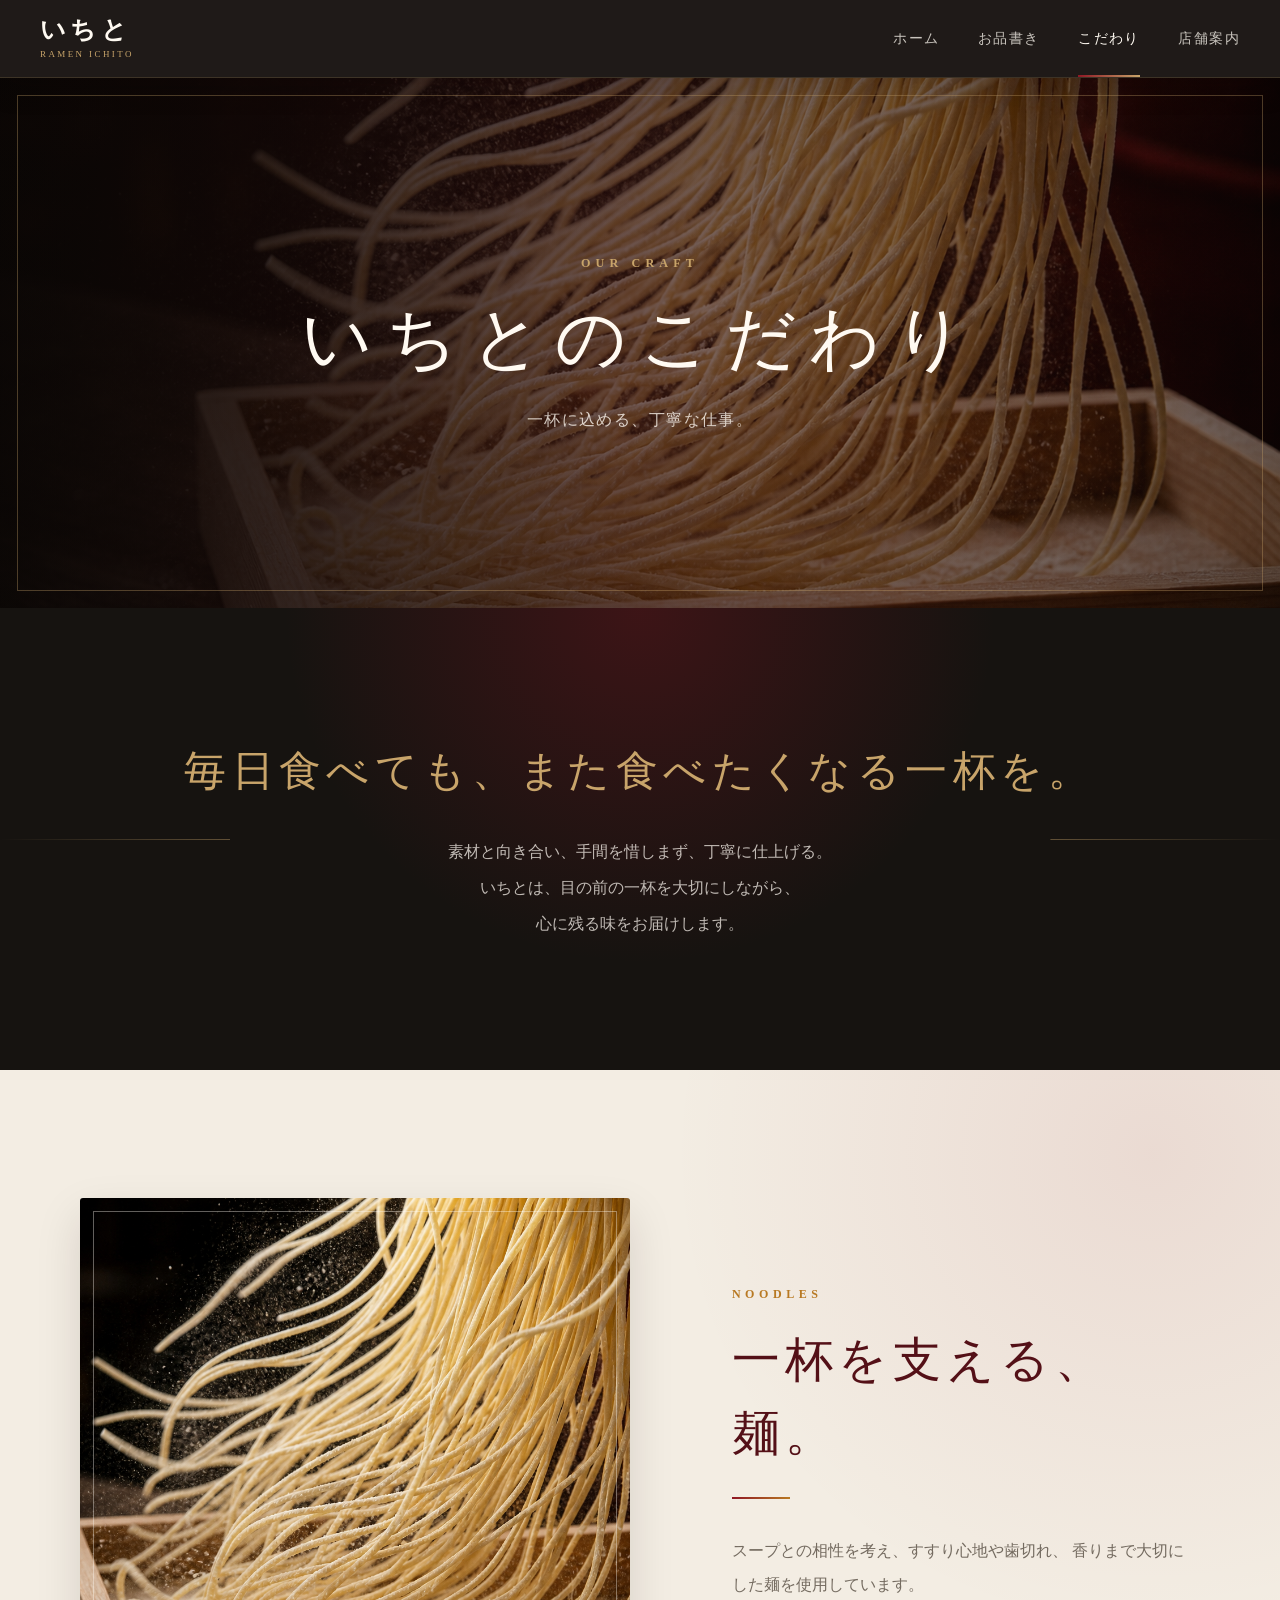
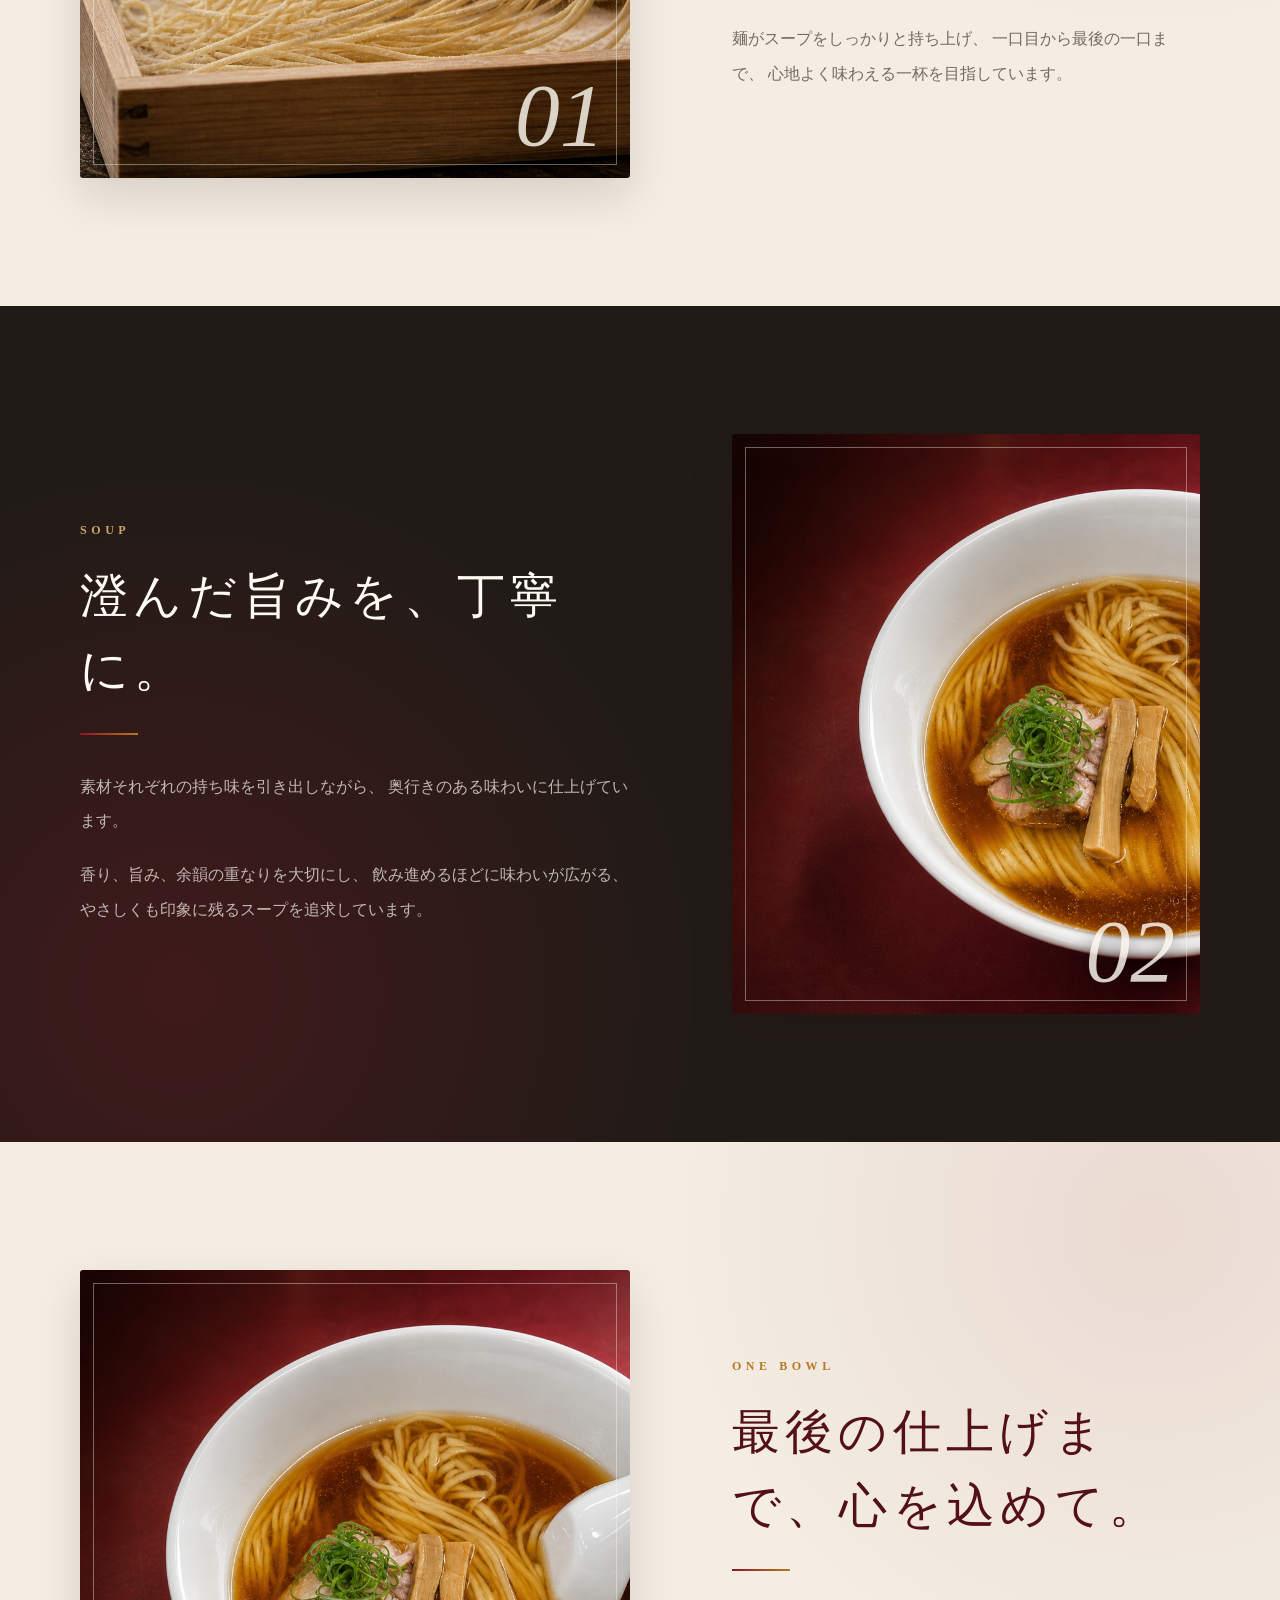
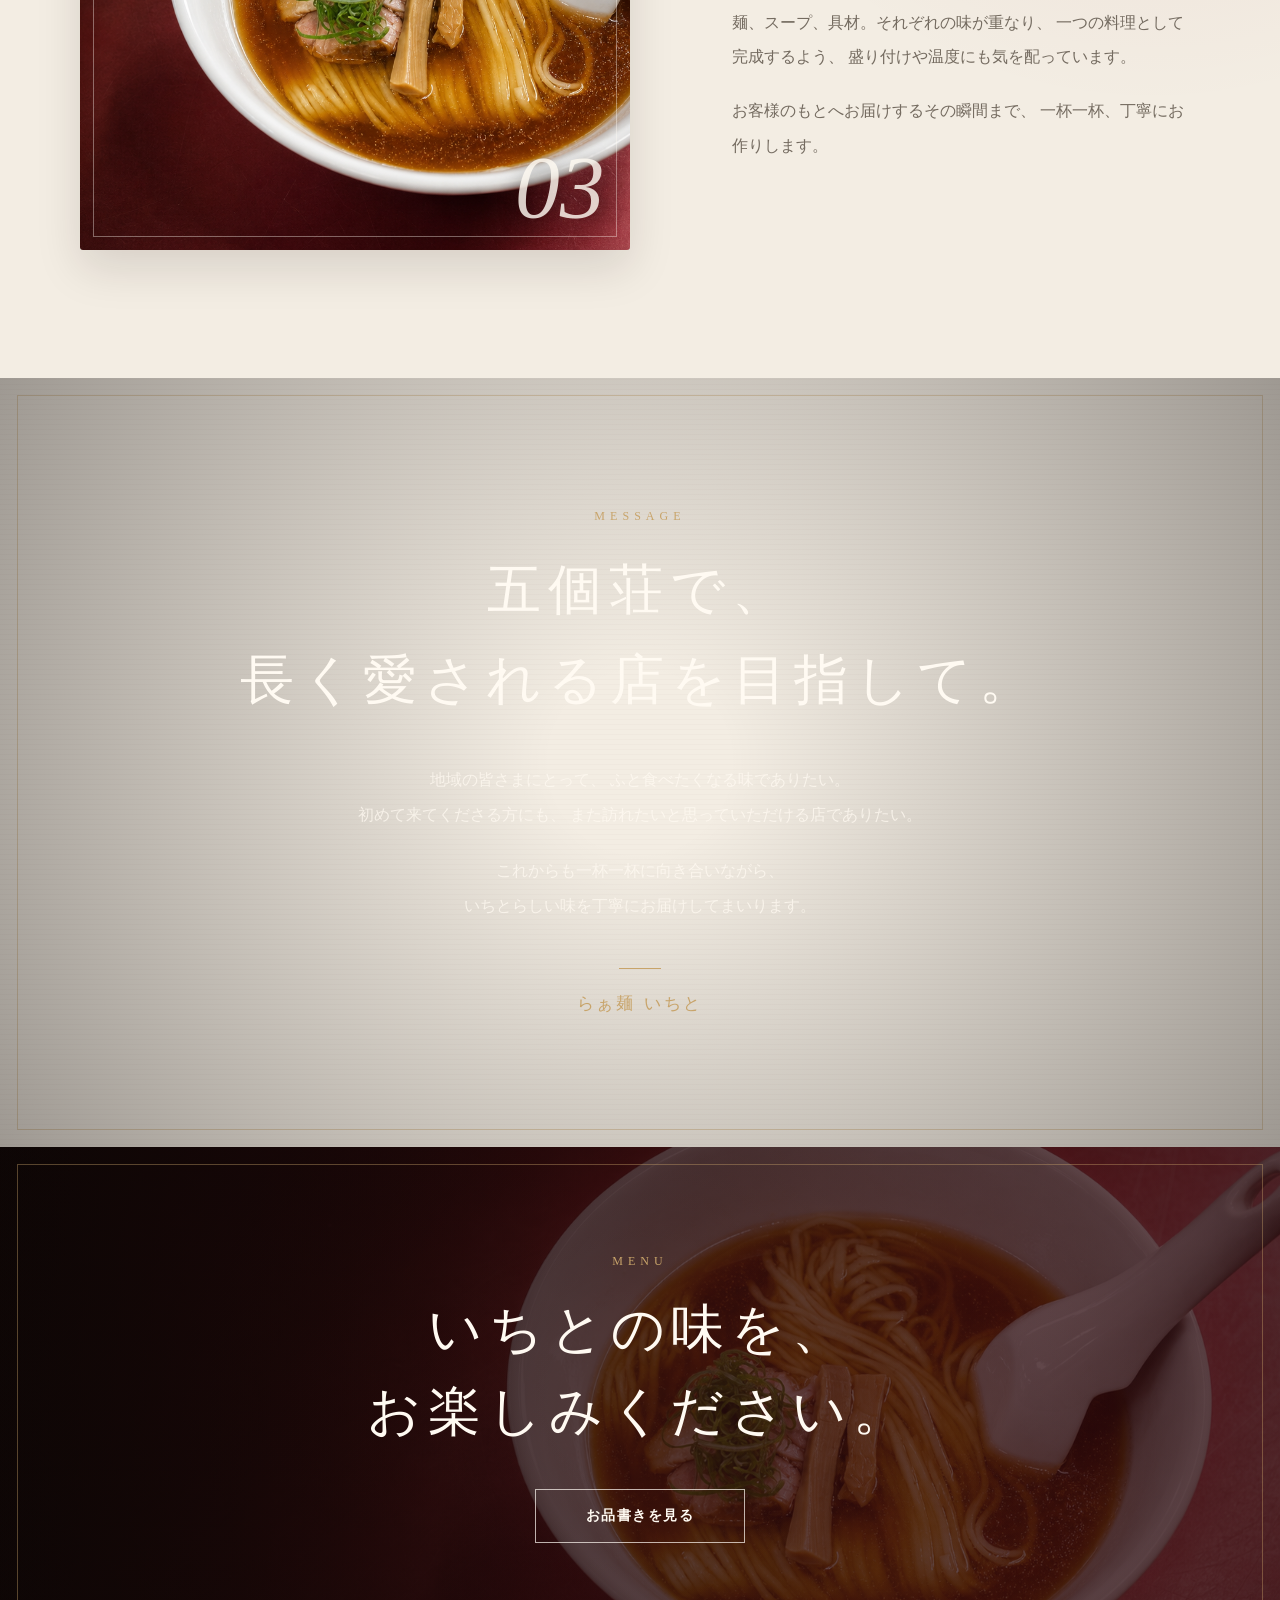
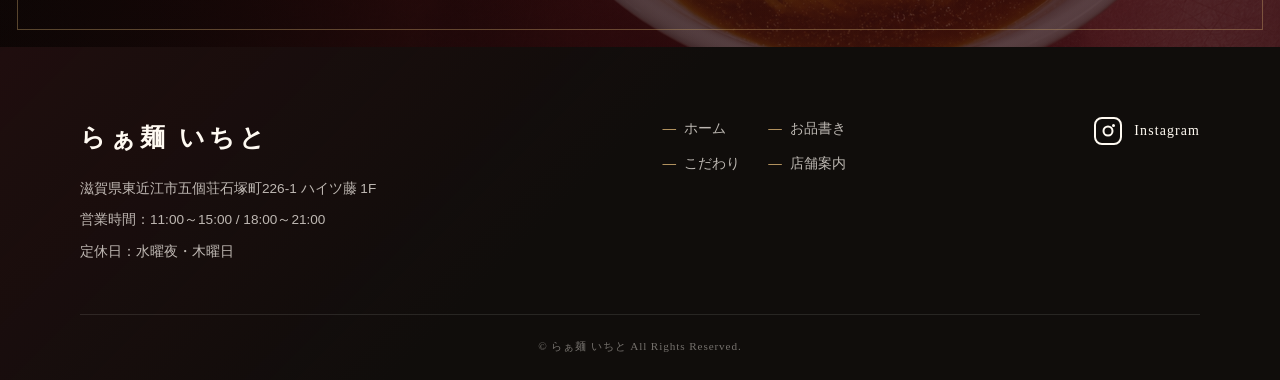
==== ichito-site/commitment.html @ e16f7385 "commit" ====
<!DOCTYPE html>
<html lang="ja">
<head>
<meta charset="UTF-8">

<meta
    name="viewport"
    content="width=device-width, initial-scale=1.0"
>

<meta
    name="description"
    content="滋賀県東近江市五個荘にある、らぁ麺いちとの麺・スープ・一杯へのこだわりをご紹介します。"
>

<title>いちとのこだわり｜らぁ麺 いちと</title>

<link rel="stylesheet" href="css/common.css">
<link rel="stylesheet" href="css/commitment.css">

<script src="js/main.js" defer></script>
</head>

<body>

<!-- ヘッダー -->
<header class="header">
    <div class="header-inner">

    <a href="index.html" class="logo">
        <span class="logo-main">いちと</span>
        <span class="logo-sub">RAMEN ICHITO</span>
    </a>

    <nav
        class="navigation"
        id="global-navigation"
        aria-label="メインメニュー"
    >
        <a href="index.html">ホーム</a>
        <a href="menu.html">お品書き</a>
        <a href="commitment.html" class="current">こだわり</a>
        <a href="shop.html">店舗案内</a>
    </nav>

    <button
        class="menu-toggle"
        type="button"
        aria-label="メニューを開く"
        aria-controls="global-navigation"
        aria-expanded="false"
    >
        <span class="menu-toggle-lines"></span>
    </button>

    </div>
</header>

<div class="menu-overlay" aria-hidden="true"></div>

<main>

    <!-- ページタイトル -->
    <section class="page-header commitment-header">
    <div class="page-header-content">

        <p class="page-header-en">OUR CRAFT</p>

        <h1>いちとのこだわり</h1>

        <p>
        一杯に込める、丁寧な仕事。
        </p>

    </div>
    </section>

    <!-- はじめの文章 -->
    <section class="section commitment-introduction">
    <div class="inner">

        <p class="commitment-lead">
        毎日食べても、また食べたくなる一杯を。
        </p>

        <p class="commitment-description">
        素材と向き合い、手間を惜しまず、丁寧に仕上げる。<br>
        いちとは、目の前の一杯を大切にしながら、<br>
        心に残る味をお届けします。
        </p>

    </div>
    </section>

    <!-- 麺へのこだわり -->
    <section class="section commitment-section">
    <div class="inner">

        <div class="commitment-row">

        <div class="commitment-image">
            <img
            src="images/noodles-dynamic.png"
            alt="丁寧に作られた麺"
            >

            <span class="commitment-number">
            01
            </span>
        </div>

        <div class="commitment-text">

            <p class="commitment-label">
            NOODLES
            </p>

            <h2>
            一杯を支える、麺。
            </h2>

            <p>
            スープとの相性を考え、すすり心地や歯切れ、
            香りまで大切にした麺を使用しています。
            </p>

            <p>
            麺がスープをしっかりと持ち上げ、
            一口目から最後の一口まで、
            心地よく味わえる一杯を目指しています。
            </p>

        </div>

        </div>

    </div>
    </section>

    <!-- スープへのこだわり -->
    <section class="section commitment-section commitment-section-dark">
    <div class="inner">

        <div class="commitment-row commitment-row-reverse">

        <div class="commitment-image">
            <img
            src="images/ramen-hero.png"
            alt="いちとのらぁ麺"
            >

            <span class="commitment-number">
            02
            </span>
        </div>

        <div class="commitment-text">

            <p class="commitment-label">
            SOUP
            </p>

            <h2>
            澄んだ旨みを、丁寧に。
            </h2>

            <p>
            素材それぞれの持ち味を引き出しながら、
            奥行きのある味わいに仕上げています。
            </p>

            <p>
            香り、旨み、余韻の重なりを大切にし、
            飲み進めるほどに味わいが広がる、
            やさしくも印象に残るスープを追求しています。
            </p>

        </div>

        </div>

    </div>
    </section>

    <!-- 一杯へのこだわり -->
    <section class="section commitment-section">
    <div class="inner">

        <div class="commitment-row">

        <div class="commitment-image commitment-image-detail">
            <img
            src="images/ramen-hero.png"
            alt="丁寧に仕上げられたらぁ麺"
            >

            <span class="commitment-number">
            03
            </span>
        </div>

        <div class="commitment-text">

            <p class="commitment-label">
            ONE BOWL
            </p>

            <h2>
            最後の仕上げまで、心を込めて。
            </h2>

            <p>
            麺、スープ、具材。それぞれの味が重なり、
            一つの料理として完成するよう、
            盛り付けや温度にも気を配っています。
            </p>

            <p>
            お客様のもとへお届けするその瞬間まで、
            一杯一杯、丁寧にお作りします。
            </p>

        </div>

        </div>

    </div>
    </section>

    <!-- お店の想い -->
    <section class="section owner-message">
    <div class="inner owner-message-inner">

        <p class="owner-message-label">
        MESSAGE
        </p>

        <h2>
        五個荘で、<br>
        長く愛される店を目指して。
        </h2>

        <p>
        地域の皆さまにとって、
        ふと食べたくなる味でありたい。<br>
        初めて来てくださる方にも、
        また訪れたいと思っていただける店でありたい。
        </p>

        <p>
        これからも一杯一杯に向き合いながら、<br>
        いちとらしい味を丁寧にお届けしてまいります。
        </p>

        <p class="owner-sign">
        らぁ麺 いちと
        </p>

    </div>
    </section>

    <!-- お品書きへのリンク -->
    <section class="commitment-bottom">
    <div class="commitment-bottom-content">

        <p class="commitment-bottom-en">
        MENU
        </p>

        <h2>
        いちとの味を、<br>
        お楽しみください。
        </h2>

        <a href="menu.html" class="button button-light">
        お品書きを見る
        </a>

    </div>
    </section>

</main>

<!-- フッター -->
<footer class="footer">
    <div class="footer-inner">

    <div class="footer-shop">

        <p class="footer-logo">
        らぁ麺 いちと
        </p>

        <p>
        滋賀県東近江市五個荘石塚町226-1
        ハイツ藤 1F
        </p>

        <p>
        営業時間：11:00～15:00 / 18:00～21:00
        </p>

        <p>
        定休日：水曜夜・木曜日
        </p>

    </div>

    <div class="footer-links">
        <a href="index.html">ホーム</a>
        <a href="menu.html">お品書き</a>
        <a href="commitment.html">こだわり</a>
        <a href="shop.html">店舗案内</a>
    </div>

    <a
        class="instagram-link"
        href="https://www.instagram.com/ramen_ichito/"
        target="_blank"
        rel="noopener noreferrer"
        aria-label="らぁ麺いちとのInstagramを見る"
    >
        <span class="instagram-icon" aria-hidden="true">
        <span class="instagram-circle"></span>
        <span class="instagram-dot"></span>
        </span>

        <span>Instagram</span>
    </a>

    </div>

    <p class="copyright">
    &copy; らぁ麺 いちと All Rights Reserved.
    </p>
</footer>

</body>
</html>
---- ichito-site/css/common.css ----
/* ========================================
common.css
全ページ共通
======================================== */

:root {
--paper: #f3ede3;
--white: #fffaf2;
--black: #161310;
--black-soft: #211b17;
--gray: #746b60;
--red: #8f1724;
--red-dark: #541017;
--amber: #b87922;
--gold: #c8a46a;
--line: rgba(84, 16, 23, 0.16);
--header-height: 78px;
--shadow: 0 18px 45px rgba(32, 17, 12, 0.13);
--transition: 0.3s ease;
}

/* リセット */
* {
box-sizing: border-box;
margin: 0;
padding: 0;
}

html {
scroll-behavior: smooth;
scroll-padding-top: var(--header-height);
}

body {
min-width: 320px;
color: var(--black);
background:
    repeating-linear-gradient(
    0deg,
    rgba(84, 16, 23, 0.018) 0,
    rgba(84, 16, 23, 0.018) 1px,
    transparent 1px,
    transparent 5px
    ),
    var(--paper);
font-family:
    "Noto Sans JP",
    "Yu Gothic",
    "Hiragino Kaku Gothic ProN",
    sans-serif;
line-height: 1.7;
-webkit-font-smoothing: antialiased;
}

body.menu-open {
overflow: hidden;
}

img {
display: block;
max-width: 100%;
}

a {
color: inherit;
text-decoration: none;
}

button,
input,
textarea,
select {
font: inherit;
}

button {
border: 0;
cursor: pointer;
}

ul,
ol {
list-style: none;
}

::selection {
color: var(--white);
background-color: var(--red);
}

/* スクロールバー */
::-webkit-scrollbar {
width: 9px;
}

::-webkit-scrollbar-track {
background-color: var(--paper);
}

::-webkit-scrollbar-thumb {
border: 2px solid var(--paper);
border-radius: 999px;
background-color: var(--red-dark);
}

/* 共通レイアウト */
main {
overflow: hidden;
}

.section {
padding: clamp(80px, 10vw, 130px) 24px;
}

.inner {
width: min(1120px, 100%);
margin: 0 auto;
}

/* 共通見出し */
.section-title {
position: relative;
margin-bottom: clamp(45px, 6vw, 75px);
padding-bottom: 25px;
text-align: center;
}

.section-title::after {
position: absolute;
bottom: 0;
left: 50%;
width: 58px;
height: 2px;
content: "";
background: linear-gradient(
    to right,
    var(--red),
    var(--amber)
);
transform: translateX(-50%);
}

.section-title-en {
margin-bottom: 12px;
color: var(--amber);
font-family: Georgia, "Times New Roman", serif;
font-size: 0.74rem;
font-weight: 700;
letter-spacing: 0.38em;
text-transform: uppercase;
}

.section-title h2 {
color: var(--red-dark);
font-family:
    "Yu Mincho",
    "Hiragino Mincho ProN",
    serif;
font-size: clamp(1.9rem, 4vw, 3rem);
font-weight: 500;
letter-spacing: 0.13em;
line-height: 1.5;
}

/* ========================================
ヘッダー
======================================== */

.header {
position: fixed;
top: 0;
right: 0;
left: 0;
z-index: 1000;
height: var(--header-height);
border-bottom: 1px solid rgba(200, 164, 106, 0.18);
color: var(--white);
background-color: rgba(18, 13, 11, 0.94);
box-shadow: 0 8px 30px rgba(10, 5, 4, 0.18);
backdrop-filter: blur(12px);
-webkit-backdrop-filter: blur(12px);
}

.header-inner {
width: min(1200px, calc(100% - 48px));
height: 100%;
display: flex;
align-items: center;
justify-content: space-between;
margin: 0 auto;
}

/* ロゴ */
.logo {
position: relative;
z-index: 1101;
display: inline-flex;
flex-direction: column;
justify-content: center;
color: var(--white);
line-height: 1;
}

.logo-main {
font-family:
    "Yu Mincho",
    "Hiragino Mincho ProN",
    serif;
font-size: 1.55rem;
font-weight: 600;
letter-spacing: 0.18em;
}

.logo-sub {
margin-top: 7px;
color: var(--gold);
font-family: Georgia, "Times New Roman", serif;
font-size: 0.56rem;
letter-spacing: 0.27em;
}

/* PCナビゲーション */
.navigation {
display: flex;
align-items: center;
gap: clamp(24px, 3vw, 45px);
height: 100%;
}

.navigation a {
position: relative;
display: grid;
height: 100%;
place-items: center;
color: rgba(255, 250, 242, 0.76);
font-family:
    "Yu Mincho",
    "Hiragino Mincho ProN",
    serif;
font-size: 0.9rem;
letter-spacing: 0.1em;
transition: color var(--transition);
}

.navigation a::after {
position: absolute;
right: 0;
bottom: 0;
left: 0;
height: 2px;
content: "";
background: linear-gradient(
    to right,
    var(--red),
    var(--gold)
);
transform: scaleX(0);
transform-origin: center;
transition: transform var(--transition);
}

.navigation a:hover,
.navigation a.current {
color: var(--white);
}

.navigation a:hover::after,
.navigation a.current::after {
transform: scaleX(1);
}

/* ハンバーガーボタン */
.menu-toggle {
position: relative;
z-index: 1101;
width: 48px;
height: 48px;
display: none;
align-items: center;
justify-content: center;
border: 1px solid rgba(200, 164, 106, 0.35);
border-radius: 50%;
color: var(--white);
background-color: transparent;
transition:
    border-color var(--transition),
    background-color var(--transition);
}

.menu-toggle:hover {
border-color: var(--gold);
background-color: rgba(200, 164, 106, 0.08);
}

.menu-toggle-lines,
.menu-toggle-lines::before,
.menu-toggle-lines::after {
position: absolute;
width: 21px;
height: 1px;
background-color: currentColor;
transition:
    top var(--transition),
    transform var(--transition),
    opacity var(--transition);
}

.menu-toggle-lines {
top: 50%;
transform: translateY(-50%);
}

.menu-toggle-lines::before,
.menu-toggle-lines::after {
left: 0;
content: "";
}

.menu-toggle-lines::before {
top: -7px;
}

.menu-toggle-lines::after {
top: 7px;
}

/* 開いたときの×印 */
.menu-toggle.is-active .menu-toggle-lines {
background-color: transparent;
}

.menu-toggle.is-active .menu-toggle-lines::before {
top: 0;
transform: rotate(45deg);
}

.menu-toggle.is-active .menu-toggle-lines::after {
top: 0;
transform: rotate(-45deg);
}

/* スマホメニューの背景 */
.menu-overlay {
position: fixed;
inset: 0;
z-index: 998;
visibility: hidden;
background-color: rgba(8, 4, 3, 0.65);
opacity: 0;
backdrop-filter: blur(3px);
transition:
    visibility var(--transition),
    opacity var(--transition);
}

.menu-overlay.is-active {
visibility: visible;
opacity: 1;
}

/* ========================================
下層ページの共通タイトル
======================================== */

.page-header {
position: relative;
min-height: 530px;
display: grid;
place-items: center;
margin-top: var(--header-height);
overflow: hidden;
color: var(--white);
text-align: center;
}

.page-header::before {
position: absolute;
inset: 0;
content: "";
background:
    radial-gradient(
    circle at center,
    transparent 10%,
    rgba(8, 4, 3, 0.42) 100%
    );
}

.page-header::after {
position: absolute;
inset: 17px;
border: 1px solid rgba(200, 164, 106, 0.35);
content: "";
pointer-events: none;
}

.page-header-content {
position: relative;
z-index: 1;
max-width: 850px;
padding: 80px 24px;
animation: pageTitleIn 1s ease both;
}

.page-header-en {
margin-bottom: 17px;
color: var(--gold);
font-family: Georgia, "Times New Roman", serif;
font-size: 0.76rem;
font-weight: 700;
letter-spacing: 0.42em;
}

.page-header h1 {
margin-bottom: 20px;
font-family:
    "Yu Mincho",
    "Hiragino Mincho ProN",
    serif;
font-size: clamp(2.3rem, 6vw, 4.4rem);
font-weight: 500;
letter-spacing: 0.18em;
line-height: 1.35;
}

.page-header-content > p:last-child {
color: rgba(255, 250, 242, 0.78);
font-family:
    "Yu Mincho",
    "Hiragino Mincho ProN",
    serif;
letter-spacing: 0.09em;
}

/* ========================================
ボタン
======================================== */

.button,
.map-button {
position: relative;
display: inline-flex;
min-width: 210px;
min-height: 54px;
align-items: center;
justify-content: center;
overflow: hidden;
padding: 14px 30px;
border: 1px solid var(--red-dark);
color: var(--white);
background-color: var(--red-dark);
font-size: 0.88rem;
font-weight: 600;
letter-spacing: 0.1em;
transition:
    color var(--transition),
    border-color var(--transition),
    background-color var(--transition),
    box-shadow var(--transition),
    transform var(--transition);
}

.button::before,
.map-button::before {
position: absolute;
inset: 0;
content: "";
background: linear-gradient(
    120deg,
    transparent,
    rgba(255, 255, 255, 0.14),
    transparent
);
transform: translateX(-120%);
transition: transform 0.6s ease;
}

.button:hover,
.map-button:hover {
border-color: var(--red);
background-color: var(--red);
box-shadow: 0 12px 30px rgba(84, 16, 23, 0.25);
transform: translateY(-3px);
}

.button:hover::before,
.map-button:hover::before {
transform: translateX(120%);
}

.button-light {
border-color: rgba(255, 250, 242, 0.7);
color: var(--white);
background-color: transparent;
}

.button-light:hover {
border-color: var(--gold);
color: var(--black);
background-color: var(--gold);
}

/* ========================================
共通カード・画像
======================================== */

.image-frame {
position: relative;
overflow: hidden;
border-radius: 3px;
box-shadow: var(--shadow);
}

.image-frame::after {
position: absolute;
inset: 12px;
border: 1px solid rgba(255, 250, 242, 0.35);
content: "";
pointer-events: none;
}

.image-frame img {
width: 100%;
height: 100%;
object-fit: cover;
transition: transform 1s ease;
}

.image-frame:hover img {
transform: scale(1.04);
}

/* ========================================
フッター
======================================== */

.footer {
padding: 70px 24px 24px;
color: rgba(255, 250, 242, 0.72);
background:
    linear-gradient(
    135deg,
    rgba(84, 16, 23, 0.22),
    transparent 45%
    ),
    #100d0b;
}

.footer-inner {
width: min(1120px, 100%);
display: grid;
grid-template-columns: 1.4fr 1fr auto;
gap: 55px;
align-items: start;
margin: 0 auto;
padding-bottom: 50px;
}

.footer-logo {
margin-bottom: 18px;
color: var(--white);
font-family:
    "Yu Mincho",
    "Hiragino Mincho ProN",
    serif;
font-size: 1.55rem;
font-weight: 600;
letter-spacing: 0.16em;
}

.footer-shop p:not(.footer-logo) {
margin-top: 7px;
font-size: 0.85rem;
line-height: 1.8;
}

.footer-links {
display: grid;
grid-template-columns: repeat(2, max-content);
gap: 12px 28px;
}

.footer-links a {
position: relative;
font-size: 0.85rem;
transition: color var(--transition);
}

.footer-links a::before {
margin-right: 8px;
color: var(--gold);
content: "—";
}

.footer-links a:hover {
color: var(--gold);
}

/* Instagram */
.instagram-link {
display: inline-flex;
align-items: center;
gap: 12px;
color: var(--white);
font-family: Georgia, "Times New Roman", serif;
font-size: 0.87rem;
letter-spacing: 0.08em;
transition:
    color var(--transition),
    transform var(--transition);
}

.instagram-link:hover {
color: var(--gold);
transform: translateY(-3px);
}

.instagram-icon {
position: relative;
width: 28px;
height: 28px;
display: inline-block;
border: 2px solid currentColor;
border-radius: 8px;
}

.instagram-circle {
position: absolute;
top: 50%;
left: 50%;
width: 11px;
height: 11px;
border: 2px solid currentColor;
border-radius: 50%;
transform: translate(-50%, -50%);
}

.instagram-dot {
position: absolute;
top: 5px;
right: 5px;
width: 3px;
height: 3px;
border-radius: 50%;
background-color: currentColor;
}

.copyright {
width: min(1120px, 100%);
margin: 0 auto;
padding-top: 22px;
border-top: 1px solid rgba(255, 250, 242, 0.1);
color: rgba(255, 250, 242, 0.42);
font-family: Georgia, "Times New Roman", serif;
font-size: 0.7rem;
letter-spacing: 0.08em;
text-align: center;
}

/* アニメーション */
@keyframes pageTitleIn {
from {
    opacity: 0;
    transform: translateY(25px);
}

to {
    opacity: 1;
    transform: translateY(0);
}
}

/* ========================================
タブレット・スマートフォン
======================================== */

@media (max-width: 800px) {
:root {
    --header-height: 70px;
}

.header-inner {
    width: calc(100% - 36px);
}

.logo-main {
    font-size: 1.35rem;
}

/* ハンバーガーボタンを表示 */
.menu-toggle {
    display: flex;
}

/* 右から開くナビゲーション */
.navigation {
    position: fixed;
    top: 0;
    right: 0;
    z-index: 999;
    width: min(82vw, 360px);
    height: 100dvh;
    display: flex;
    flex-direction: column;
    align-items: stretch;
    justify-content: center;
    gap: 0;
    padding: 100px 38px 55px;
    border-left: 1px solid rgba(200, 164, 106, 0.22);
    background:
    radial-gradient(
        circle at 100% 0%,
        rgba(143, 23, 36, 0.28),
        transparent 40%
    ),
    #17120f;
    box-shadow: -20px 0 55px rgba(8, 4, 3, 0.35);
    transform: translateX(105%);
    transition: transform 0.4s ease;
}

.navigation.is-active {
    transform: translateX(0);
}

.navigation a {
    display: flex;
    height: auto;
    align-items: center;
    justify-content: space-between;
    padding: 20px 3px;
    border-bottom: 1px solid rgba(255, 250, 242, 0.12);
    font-size: 1rem;
}

.navigation a::before {
    order: 2;
    color: var(--gold);
    content: "→";
    font-family: sans-serif;
    font-size: 0.85rem;
}

.navigation a::after {
    right: auto;
    width: 36px;
}

.page-header {
    min-height: 450px;
}

.footer-inner {
    grid-template-columns: 1fr 1fr;
}

.instagram-link {
    grid-column: 1 / -1;
}
}

@media (max-width: 600px) {
.section {
    padding: 75px 20px;
}

.section-title {
    margin-bottom: 42px;
}

.page-header {
    min-height: 400px;
}

.page-header::after {
    inset: 10px;
}

.page-header-content {
    padding-right: 20px;
    padding-left: 20px;
}

.page-header h1 {
    letter-spacing: 0.12em;
}

.page-header-en {
    font-size: 0.68rem;
    letter-spacing: 0.3em;
}

.button,
.map-button {
    width: 100%;
    min-width: 0;
}

.footer {
    padding-top: 55px;
}

.footer-inner {
    grid-template-columns: 1fr;
    gap: 34px;
    padding-bottom: 40px;
}

.footer-links {
    grid-template-columns: 1fr 1fr;
}

.instagram-link {
    grid-column: auto;
}
}

/* 動きを少なくする設定の端末 */
@media (prefers-reduced-motion: reduce) {
html {
    scroll-behavior: auto;
}

*,
*::before,
*::after {
    animation-duration: 0.01ms !important;
    animation-iteration-count: 1 !important;
    scroll-behavior: auto !important;
    transition-duration: 0.01ms !important;
}
}
---- ichito-site/css/commitment.css ----
/* ========================================
commitment.css
こだわりページ専用
======================================== */

/* ページ上部 */
.commitment-header {
background:
    linear-gradient(
    90deg,
    rgba(12, 8, 6, 0.92) 0%,
    rgba(42, 12, 12, 0.68) 48%,
    rgba(42, 12, 12, 0.25) 100%
    ),
    url("../images/noodles-dynamic.png") center / cover no-repeat;
}

/* はじめの文章 */
.commitment-introduction {
position: relative;
overflow: hidden;
color: var(--white);
text-align: center;
background:
    radial-gradient(
    circle at 50% 0%,
    rgba(143, 23, 36, 0.32),
    transparent 45%
    ),
    var(--black);
}

.commitment-introduction::before,
.commitment-introduction::after {
position: absolute;
top: 50%;
width: 18%;
height: 1px;
content: "";
background: linear-gradient(
    to right,
    transparent,
    rgba(200, 164, 106, 0.42)
);
}

.commitment-introduction::before {
left: 0;
}

.commitment-introduction::after {
right: 0;
transform: rotate(180deg);
}

.commitment-lead {
margin-bottom: 27px;
color: var(--gold);
font-family:
    "Yu Mincho",
    "Hiragino Mincho ProN",
    serif;
font-size: clamp(1.65rem, 3.5vw, 2.6rem);
font-weight: 500;
letter-spacing: 0.13em;
}

.commitment-description {
color: rgba(255, 250, 242, 0.72);
line-height: 2.25;
}

/* こだわりセクション */
.commitment-section {
position: relative;
overflow: hidden;
background:
    radial-gradient(
    circle at 90% 10%,
    rgba(143, 23, 36, 0.085),
    transparent 35%
    ),
    var(--paper);
}

.commitment-section-dark {
color: var(--white);
background:
    radial-gradient(
    circle at 14% 82%,
    rgba(143, 23, 36, 0.28),
    transparent 40%
    ),
    var(--black-soft);
}

.commitment-row {
display: grid;
grid-template-columns: minmax(0, 1.08fr) minmax(0, 0.92fr);
gap: clamp(45px, 8vw, 110px);
align-items: center;
}

.commitment-row-reverse .commitment-image {
order: 2;
}

.commitment-row-reverse .commitment-text {
order: 1;
}

/* 写真 */
.commitment-image {
position: relative;
height: 580px;
overflow: hidden;
border-radius: 3px;
box-shadow: var(--shadow);
}

.commitment-image::before {
position: absolute;
top: -1px;
left: -1px;
z-index: 2;
width: 82px;
height: 82px;
border-top: 1px solid var(--amber);
border-left: 1px solid var(--amber);
content: "";
}

.commitment-image::after {
position: absolute;
inset: 13px;
z-index: 1;
border: 1px solid rgba(255, 250, 242, 0.38);
content: "";
pointer-events: none;
}

.commitment-image img {
width: 100%;
height: 100%;
object-fit: cover;
transition: transform 1.1s ease;
}

.commitment-image:hover img {
transform: scale(1.045);
}

.commitment-image-detail img {
object-position: 67% center;
}

/* 写真の番号 */
.commitment-number {
position: absolute;
right: 25px;
bottom: 18px;
z-index: 2;
color: rgba(255, 250, 242, 0.82);
font-family: Georgia, "Times New Roman", serif;
font-size: clamp(4rem, 7vw, 6.5rem);
font-style: italic;
line-height: 1;
text-shadow: 0 5px 20px rgba(0, 0, 0, 0.45);
}

/* 文章 */
.commitment-text {
position: relative;
}

.commitment-label {
margin-bottom: 18px;
color: var(--amber);
font-family: Georgia, "Times New Roman", serif;
font-size: 0.75rem;
font-weight: 700;
letter-spacing: 0.38em;
}

.commitment-text h2 {
position: relative;
margin-bottom: 35px;
padding-bottom: 27px;
color: var(--red-dark);
font-family:
    "Yu Mincho",
    "Hiragino Mincho ProN",
    serif;
font-size: clamp(2rem, 4vw, 3rem);
font-weight: 500;
letter-spacing: 0.11em;
line-height: 1.55;
}

.commitment-text h2::after {
position: absolute;
bottom: 0;
left: 0;
width: 58px;
height: 2px;
content: "";
background: linear-gradient(
    to right,
    var(--red),
    var(--amber)
);
}

.commitment-text p:not(.commitment-label) {
margin-top: 20px;
color: var(--gray);
line-height: 2.15;
}

.commitment-section-dark .commitment-label {
color: var(--gold);
}

.commitment-section-dark .commitment-text h2 {
color: var(--white);
}

.commitment-section-dark .commitment-text p:not(.commitment-label) {
color: rgba(255, 250, 242, 0.7);
}

/* お店の想い */
.owner-message {
position: relative;
overflow: hidden;
color: var(--white);
text-align: center;
background:
    linear-gradient(
    rgba(18, 8, 7, 0.87),
    rgba(68, 10, 17, 0.84)
    ),
    url("../images/noodles-dynamic.png") center / cover no-repeat;
background-attachment: fixed;
}

.owner-message::before {
position: absolute;
inset: 17px;
border: 1px solid rgba(200, 164, 106, 0.4);
content: "";
pointer-events: none;
}

.owner-message::after {
position: absolute;
inset: 0;
content: "";
background:
    radial-gradient(
    circle at center,
    transparent 12%,
    rgba(8, 4, 3, 0.36) 100%
    );
}

.owner-message-inner {
position: relative;
z-index: 1;
max-width: 850px;
}

.owner-message-label {
margin-bottom: 20px;
color: var(--gold);
font-family: Georgia, "Times New Roman", serif;
font-size: 0.75rem;
letter-spacing: 0.42em;
}

.owner-message h2 {
margin-bottom: 36px;
font-family:
    "Yu Mincho",
    "Hiragino Mincho ProN",
    serif;
font-size: clamp(2rem, 4.5vw, 3.4rem);
font-weight: 500;
letter-spacing: 0.13em;
line-height: 1.65;
}

.owner-message p:not(.owner-message-label):not(.owner-sign) {
margin-top: 21px;
color: rgba(255, 250, 242, 0.74);
line-height: 2.2;
}

.owner-sign {
position: relative;
display: inline-block;
margin-top: 45px;
padding-top: 21px;
color: var(--gold);
font-family:
    "Yu Mincho",
    "Hiragino Mincho ProN",
    serif;
font-size: 1.08rem;
letter-spacing: 0.17em;
}

.owner-sign::before {
position: absolute;
top: 0;
left: 50%;
width: 42px;
height: 1px;
content: "";
background-color: var(--gold);
transform: translateX(-50%);
}

/* ページ下部 */
.commitment-bottom {
position: relative;
min-height: 500px;
display: grid;
place-items: center;
overflow: hidden;
color: var(--white);
text-align: center;
background:
    linear-gradient(
    90deg,
    rgba(18, 8, 7, 0.9),
    rgba(69, 10, 18, 0.62)
    ),
    url("../images/ramen-hero.png") center / cover no-repeat;
}

.commitment-bottom::before {
position: absolute;
inset: 17px;
z-index: 1;
border: 1px solid rgba(200, 164, 106, 0.4);
content: "";
}

.commitment-bottom::after {
position: absolute;
inset: 0;
content: "";
background:
    radial-gradient(
    circle at center,
    transparent 12%,
    rgba(8, 4, 3, 0.4) 100%
    );
}

.commitment-bottom-content {
position: relative;
z-index: 2;
padding: 70px 24px;
}

.commitment-bottom-en {
margin-bottom: 18px;
color: var(--gold);
font-family: Georgia, "Times New Roman", serif;
font-size: 0.75rem;
letter-spacing: 0.42em;
}

.commitment-bottom h2 {
margin-bottom: 36px;
font-family:
    "Yu Mincho",
    "Hiragino Mincho ProN",
    serif;
font-size: clamp(2rem, 4.5vw, 3.3rem);
font-weight: 500;
letter-spacing: 0.13em;
line-height: 1.55;
}

/* タブレット */
@media (max-width: 900px) {
.commitment-row {
    grid-template-columns: 1fr;
}

.commitment-row-reverse .commitment-image,
.commitment-row-reverse .commitment-text {
    order: initial;
}

.commitment-image {
    height: 470px;
}

.owner-message {
    background-attachment: scroll;
}
}

/* スマートフォン */
@media (max-width: 600px) {
.commitment-header {
    background-position: 57% center;
}

.commitment-introduction::before,
.commitment-introduction::after {
    display: none;
}

.commitment-description br,
.owner-message p br {
    display: none;
}

.commitment-image {
    height: 350px;
}

.commitment-number {
    right: 20px;
    bottom: 15px;
    font-size: 4rem;
}

.commitment-text h2 {
    margin-bottom: 27px;
    padding-bottom: 21px;
    font-size: 2rem;
}

.owner-message::before,
.commitment-bottom::before {
    inset: 10px;
}

.owner-message h2 br {
    display: none;
}

.commitment-bottom {
    min-height: 430px;
    background-position: 63% center;
}
}
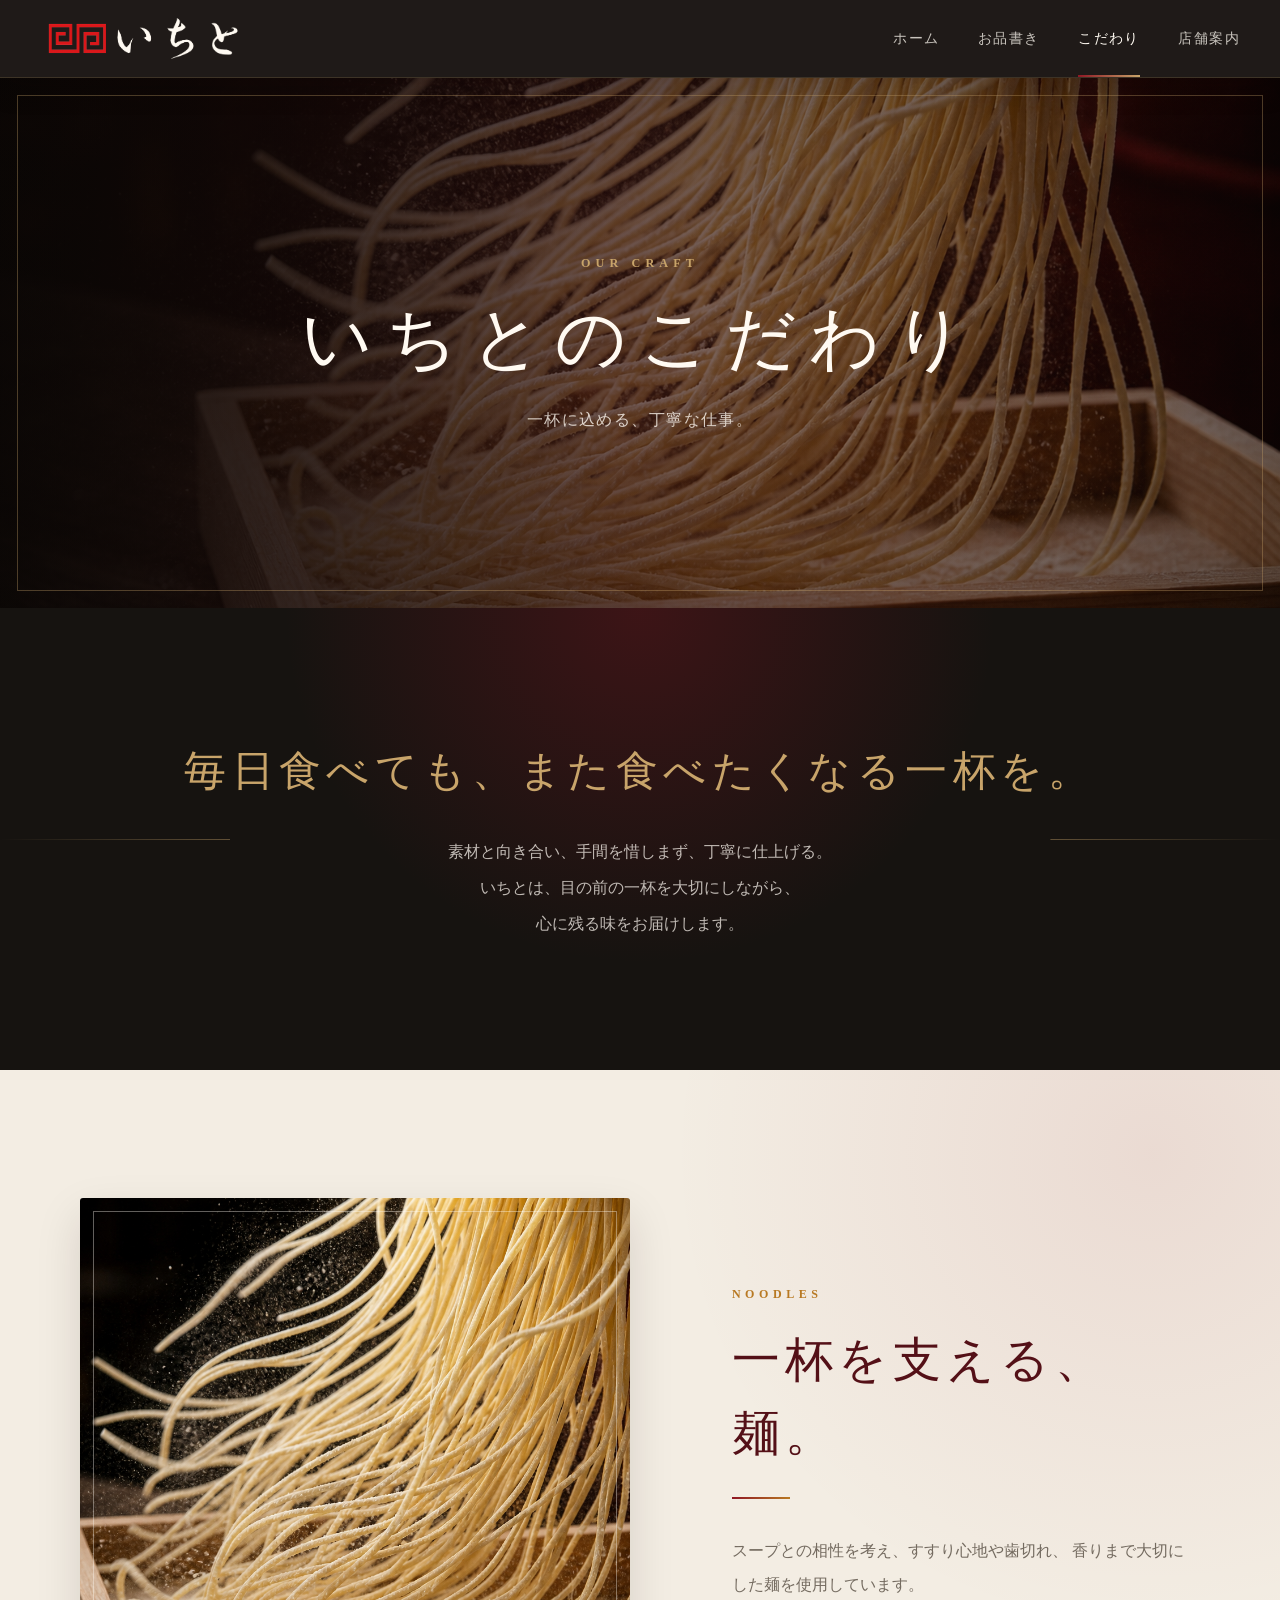
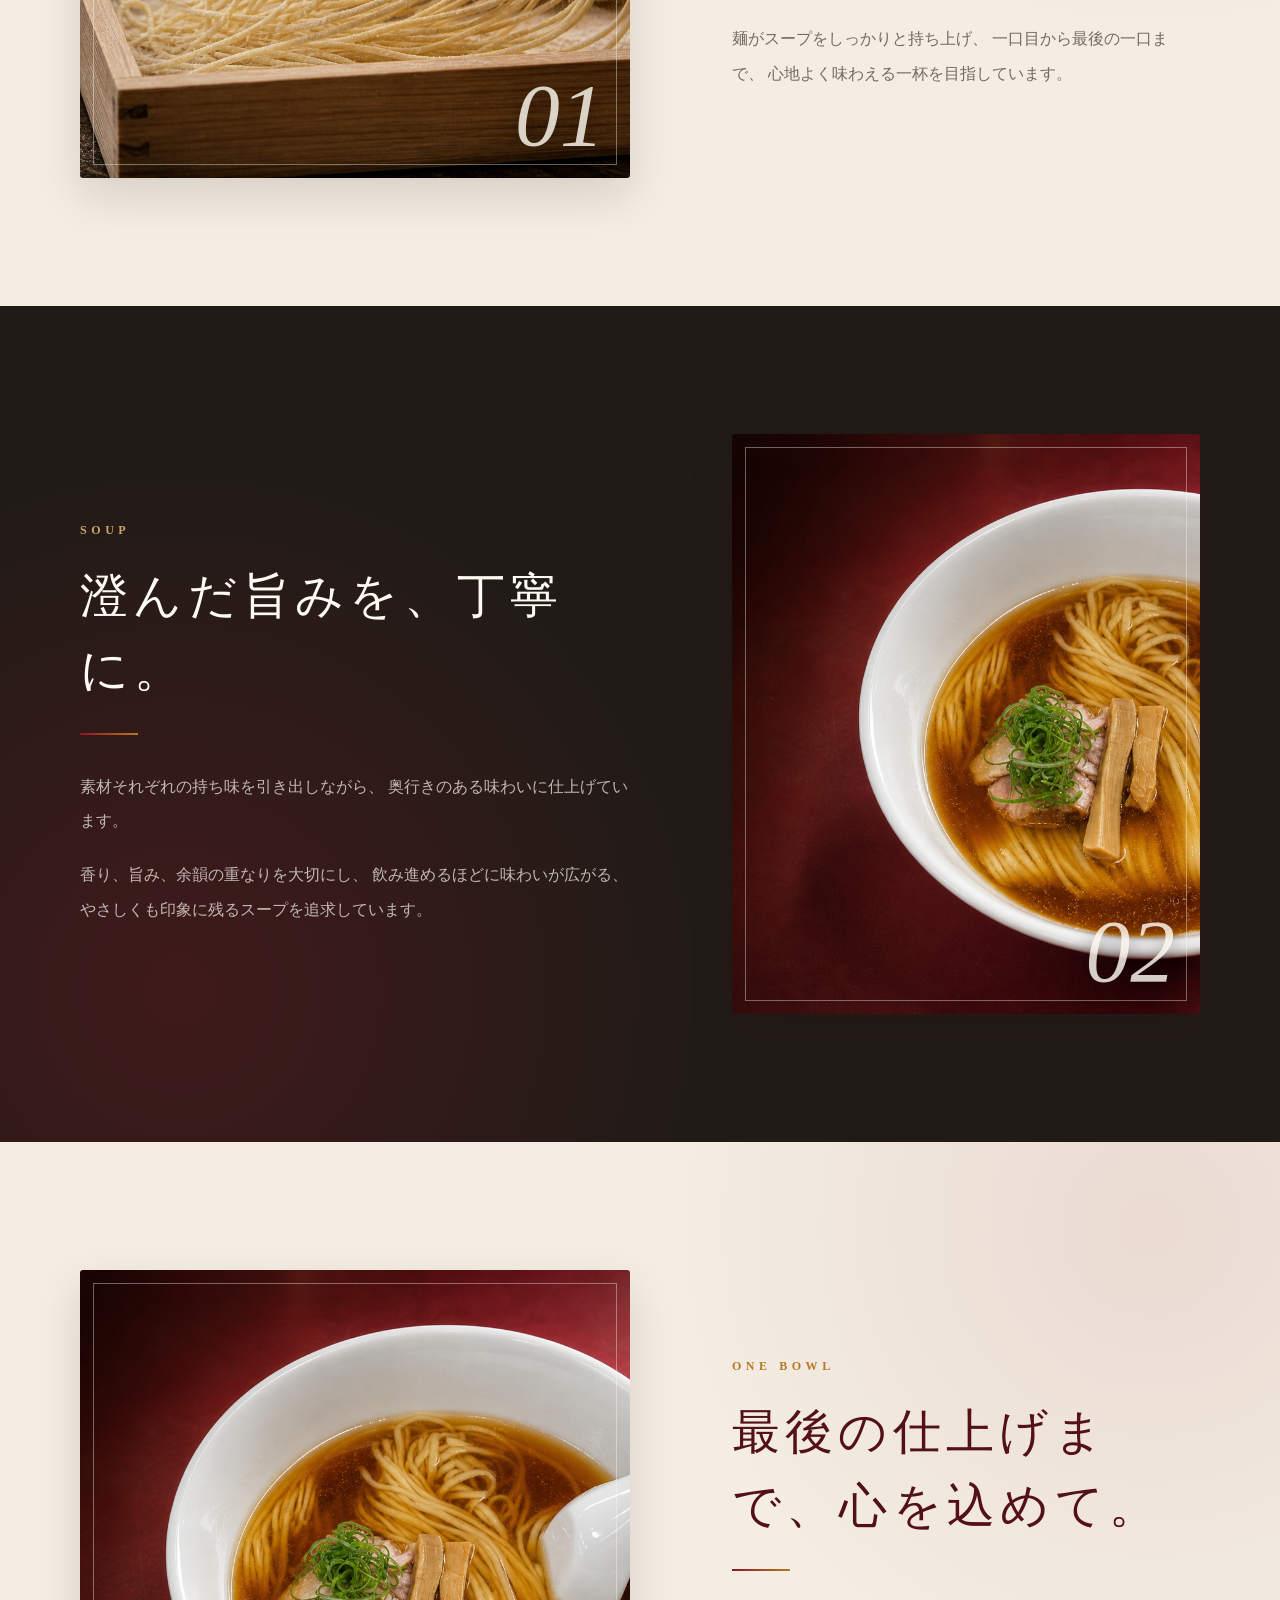
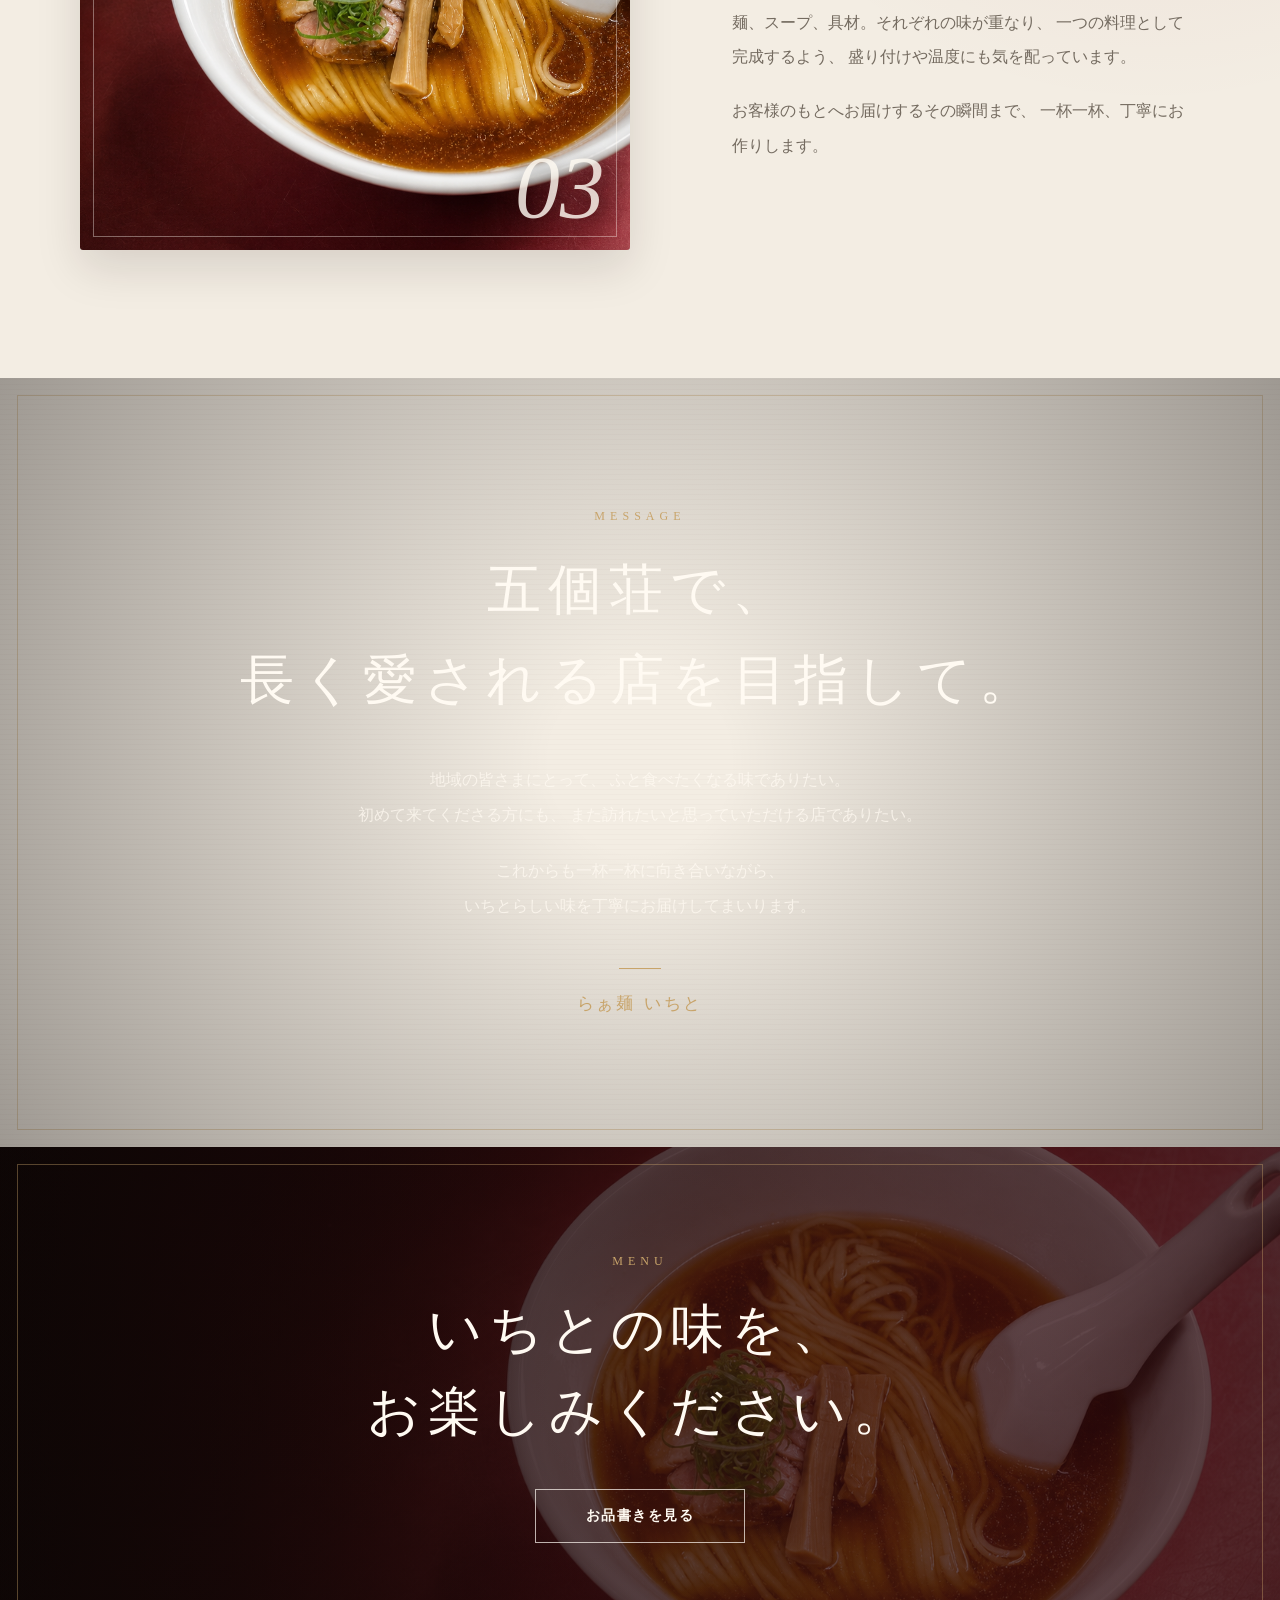
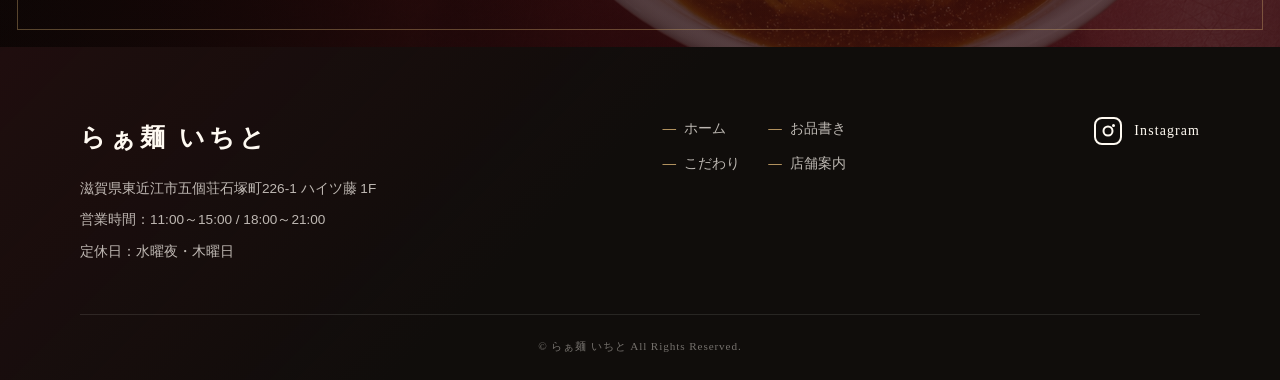
==== commit e501af64: "commit" ====
--- a/ichito-site/commitment.html
+++ b/ichito-site/commitment.html
@@ -14,7 +14,17 @@
 >
 
 <title>いちとのこだわり｜らぁ麺 いちと</title>
-
+<link
+rel="icon"
+href="images/favicon.ico"
+sizes="any"
+>
+
+<link
+rel="icon"
+href="images/ichito-favicon.png"
+type="image/png"
+>
 <link rel="stylesheet" href="css/common.css">
 <link rel="stylesheet" href="css/commitment.css">
 
@@ -27,10 +37,17 @@
 <header class="header">
     <div class="header-inner">
 
-    <a href="index.html" class="logo">
-        <span class="logo-main">いちと</span>
-        <span class="logo-sub">RAMEN ICHITO</span>
-    </a>
+<a
+    href="index.html"
+    class="logo"
+    aria-label="らぁ麺いちと ホームへ"
+    >
+<img
+    class="logo-image"
+    src="images/ichito-header-logo-white.png"
+    alt="らぁ麺 いちと"
+    >
+</a>
 
     <nav
         class="navigation"
@@ -335,5 +352,12 @@
     </p>
 </footer>
 
+<button
+    class="back-to-top"
+    type="button"
+    aria-label="ページ上部へ戻る"
+>
+    <span aria-hidden="true">↑</span>
+</button>
 </body>
 </html>
--- a/ichito-site/css/common.css
+++ b/ichito-site/css/common.css
@@ -828,4 +828,74 @@
     scroll-behavior: auto !important;
     transition-duration: 0.01ms !important;
 }
+}
+/* ========================================
+   ページ上部へ戻るボタン
+======================================== */
+
+.back-to-top {
+  position: fixed;
+  right: 25px;
+  bottom: 25px;
+  z-index: 900;
+  width: 52px;
+  height: 52px;
+  display: grid;
+  place-items: center;
+  border: 1px solid rgba(200, 164, 106, 0.55);
+  border-radius: 50%;
+  color: var(--white);
+  background-color: rgba(22, 19, 16, 0.92);
+  box-shadow: 0 10px 30px rgba(8, 4, 3, 0.25);
+  opacity: 0;
+  visibility: hidden;
+  transform: translateY(15px);
+  transition:
+    color var(--transition),
+    border-color var(--transition),
+    background-color var(--transition),
+    opacity var(--transition),
+    visibility var(--transition),
+    transform var(--transition);
+}
+
+.back-to-top.is-visible {
+opacity: 1;
+visibility: visible;
+transform: translateY(0);
+}
+
+.back-to-top:hover {
+border-color: var(--gold);
+color: var(--black);
+background-color: var(--gold);
+transform: translateY(-4px);
+}
+
+.back-to-top span {
+font-size: 1.15rem;
+line-height: 1;
+}
+
+@media (max-width: 600px) {
+.back-to-top {
+    right: 17px;
+    bottom: 17px;
+    width: 47px;
+    height: 47px;
+}
+}
+/* 看板デザインのヘッダーロゴ */
+.logo-image {
+width: 205px;
+height: auto;
+max-height: 56px;
+object-fit: contain;
+}
+
+@media (max-width: 600px) {
+.logo-image {
+    width: 165px;
+    max-height: 46px;
+}
 }
